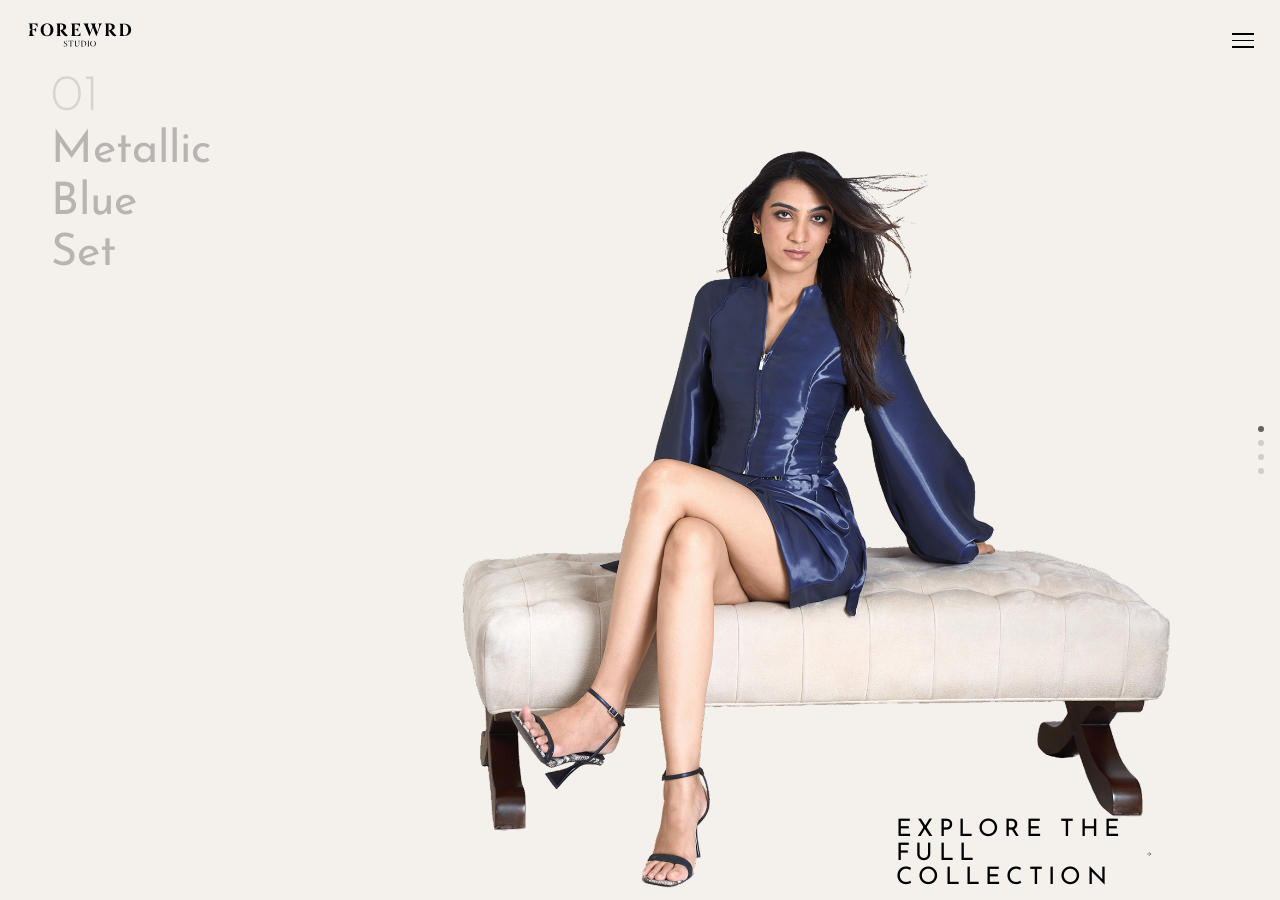
==== index.html @ f4622840 "Update index.html" ====
<!DOCTYPE html>
<html lang="en">
<head>
  <meta charset="UTF-8">
  <meta name="viewport" content="width=device-width, initial-scale=1.0, maximum-scale=1.0, user-scalable=no">
  <title>FOREWRD STUDIO</title>
  <link href="https://fonts.googleapis.com/css2?family=Josefin+Sans:ital,wght@0,300;0,400;0,500;0,600;0,700;1,300;1,400&display=swap" rel="stylesheet">
  <style>
    :root { --parchment: #F4F1ED; --black: #000; --font: 'Josefin Sans', sans-serif; }
    *, *::before, *::after { box-sizing: border-box; margin: 0; padding: 0; }
    html, body { height: 100%; overflow: hidden; }
    html { height: 100dvh; }
    body { font-family: var(--font); background: var(--parchment); color: var(--black); height: 100dvh; }
    a { color: inherit; text-decoration: none; }
    button { font-family: inherit; cursor: pointer; border: none; background: none; }

    /* NAV */
    .nav {
      position: fixed; top: 0; left: 0; right: 0;
      height: 100px;
      z-index: 100;
      background: transparent;
      pointer-events: none;
    }
    .nav > * { pointer-events: all; }

    /* ⚙️ Logo */
    .nav__logo {
      position: absolute;
      left: 1vw;
      top: 1vh; top: 1dvh;
      display: flex; align-items: center;
    }
    .nav__logo img {
      width: 24.55vw;
      max-width: 120px;
      height: auto;
    }

    .nav__links { display: none; }

    /* Hamburger */
    .nav__ham {
      position: absolute;
      right: 20px;
      top: 3vh; top: 3dvh;
      display: flex; flex-direction: column; gap: 5px; padding: 6px; z-index: 101;
    }
    .nav__ham span { width: 22px; height: 1.5px; background: var(--black); transition: all 0.3s; }
    .nav__ham.open span:nth-child(1) { transform: rotate(45deg) translate(4.5px, 4.5px); }
    .nav__ham.open span:nth-child(2) { opacity: 0; }
    .nav__ham.open span:nth-child(3) { transform: rotate(-45deg) translate(4.5px, -4.5px); }

    /* Mobile menu */
    .nav__menu {
      position: fixed;
      top: 0; left: 0; right: 0; bottom: 0;
      background: var(--parchment);
      display: flex; flex-direction: column;
      align-items: center; justify-content: center;
      gap: 24px;
      opacity: 0; pointer-events: none;
      transition: opacity 0.3s;
      z-index: 99;
      overflow-y: auto;
      padding: 100px 20px;
    }
    .nav__menu.open { opacity: 1; pointer-events: all; }
    .nav__menu > a, .nav__menu-item {
      font-size: 1rem;
      letter-spacing: 0.2em;
      text-transform: uppercase;
      color: var(--black);
    }

    /* Dropdown */
    .nav__dropdown { position: relative; text-align: center; }
    .nav__dropdown-trigger {
      display: inline-flex; align-items: center; gap: 8px;
      font-size: 1rem; letter-spacing: 0.2em; text-transform: uppercase;
      font-family: inherit; cursor: pointer; background: none; border: none;
      color: var(--black);
    }
    .nav__dropdown-menu {
      display: none;
      flex-direction: column;
      gap: 16px;
      margin-top: 20px;
      padding: 16px 0;
    }
    .nav__dropdown.open .nav__dropdown-menu { display: flex; }
    .nav__dropdown-menu a, .nav__submenu-trigger {
      font-size: 0.85rem;
      letter-spacing: 0.15em;
      text-transform: uppercase;
      color: rgba(0,0,0,0.7);
      font-family: inherit; background: none; border: none; cursor: pointer;
      display: inline-flex; align-items: center; gap: 8px;
      justify-content: center;
    }
    .nav__submenu { position: relative; text-align: center; }
    .nav__submenu-menu {
      display: none;
      flex-direction: column;
      gap: 12px;
      margin-top: 14px;
      padding-left: 0;
    }
    .nav__submenu.open .nav__submenu-menu { display: flex; }
    .nav__submenu-menu a {
      font-size: 0.8rem;
      letter-spacing: 0.14em;
      text-transform: uppercase;
      color: rgba(0,0,0,0.55);
    }

    /* F animation in mobile menu */
    .nav__menu-f { margin-top: 30px; display: flex; justify-content: center; }
    .nav__menu-f img { width: 80px; height: auto; }

    /* STAGE */
    .stage {
      position: fixed;
      top: 0; left: 0; right: 0; bottom: 0;
      height: 100vh; height: 100dvh;
      overflow: hidden;
      background: var(--parchment);
    }

    /* LOOK */
    .look {
      position: absolute;
      top: 0; left: 0; right: 0; bottom: 0;
      pointer-events: none;
      opacity: 0;
    }
    .look.active { pointer-events: all; opacity: 1; }
    .look > * { position: absolute; }

    /* ============================================
       ⚙️ MANUAL ADJUST — Image A (all looks default)
       Formula: figma_X ÷ 3.93 = vw  |  figma_Y ÷ 8.52 = vh
       ============================================ */
    .look__img-a {
      height: 64.67vh; height: 64.67dvh;
      width: auto;
      left: 50vw;
      top: 11.38vh; top: 11.38dvh;
      z-index: 1;
      transition: transform 1.5s cubic-bezier(0.22, 1, 0.36, 1);
    }
    .look__img-a img { height: 100%; width: auto; display: block; }

    /* ⚙️ Image B (all looks default) */
    .look__img-b {
      height: 69.72vh; height: 69.72dvh;
      width: auto;
      left: -14vw;
      top: 32.87vh; top: 32.87dvh;
      z-index: 2;
      transition: transform 1.5s cubic-bezier(0.22, 1, 0.36, 1);
    }
    .look__img-b img { height: 100%; width: auto; display: block; }

    /* ⚙️ Heading */
    .look__heading {
      cursor: pointer;
      pointer-events: auto;
      left: 5.09vw;
      top: 40vh; top: 40dvh;
      z-index: 5;
      transition: transform 1.5s cubic-bezier(0.22, 1, 0.36, 1);
    }
    .look__number {
      font-size: 6vw;
      font-weight: 300;
      color: rgba(0,0,0,0.12);
      line-height: 1;
      margin-bottom: 2px;
    }
    .look__name {
      font-size: 5vw;
      font-weight: 400;
      color: rgba(0,0,0,0.25);
      line-height: 1.15;
    }

    /* ⚙️ Description */
    .look__desc {
      left: 48.6vw;
      top: 77.11vh; top: 77.11dvh;
      width: 47.58vw;
      z-index: 10;
      text-align: right;
      transition: transform 1.5s cubic-bezier(0.22, 1, 0.36, 1);
    }
    .look__desc-label {
      font-size: 4.07vw;
      font-weight: 300;
      color: rgba(0,0,0,0.35);
      margin-bottom: 6px;
    }
    .look__desc-text {
      font-size: 4.07vw;
      font-weight: 300;
      line-height: 1.55;
      color: rgba(0,0,0,0.35);
      text-align: right;
    }

    /* ============================================
       ⚙️⚙️⚙️ PER-LOOK OVERRIDES (MOBILE) ⚙️⚙️⚙️
       Change only what you want different per look
       ============================================ */

    /* --- LOOK 1 (Metallic Blue Set) --- */
    .look[data-look="0"] .look__img-b { left: 5vw; top: 32.87vh; top: 32.87dvh; height: 80vh; height: 80dvh; }
    .look[data-look="0"] .look__heading { left: 5.09vw; top: 10vh; top: 10dvh; }

    /* --- LOOK 2 (Denim Overdose) --- */
    .look[data-look="1"] .look__img-a { left: 50vw; top: 11.38vh; top: 11.38dvh; height: 64.67vh; height: 64.67dvh; }
    .look[data-look="1"] .look__img-b { left: -14vw; top: 32.87vh; top: 32.87dvh; height: 69.72vh; height: 69.72dvh; }
    .look[data-look="1"] .look__heading { left: 5.09vw; top: 10vh; top: 10dvh; }
    .look[data-look="1"] .look__desc { left: 48.6vw; top: 77.11vh; top: 77.11dvh; width: 47.58vw; }

    /* --- LOOK 3 (Bold One) --- */
    .look[data-look="2"] .look__img-a { left: 50vw; top: 11.38vh; top: 11.38dvh; height: 64.67vh; height: 64.67dvh; }
    .look[data-look="2"] .look__img-b { left: -14vw; top: 32.87vh; top: 32.87dvh; height: 69.72vh; height: 69.72dvh; }
    .look[data-look="2"] .look__heading { left: 5.09vw; top: 10vh; top: 10dvh; }
    .look[data-look="2"] .look__desc { left: 48.6vw; top: 77.11vh; top: 77.11dvh; width: 47.58vw; }

    /* --- LOOK 4 (All Black) --- */
    .look[data-look="3"] .look__img-a { left: 50vw; top: 11.38vh; top: 11.38dvh; height: 64.67vh; height: 64.67dvh; }
    .look[data-look="3"] .look__img-b { left: -14vw; top: 32.87vh; top: 32.87dvh; height: 69.72vh; height: 69.72dvh; }
    .look[data-look="3"] .look__heading { left: 5.09vw; top: 10vh; top: 10dvh; }
    .look[data-look="3"] .look__desc { left: 48.6vw; top: 77.11vh; top: 77.11dvh; width: 47.58vw; }

    /* CTA link at bottom */
    .scroll-hint {
      position: fixed;
      bottom: 8px;
      left: 70%; transform: translateX(-50%);
      display: flex; align-items: center; gap: 7px;
      font-size: 10px;
      letter-spacing: 0.18em;
      text-transform: uppercase;
      color: #000;
      z-index: 50;
      transition: opacity 0.4s;
    }
    .scroll-hint svg { width: 14px; height: 14px; stroke: #000; fill: none; stroke-width: 1.5; animation: nudgeRight 1.5s ease-in-out infinite; }
    @keyframes nudgeRight { 0%,100% { transform: translateX(0); } 50% { transform: translateX(4px); } }

    /* Look indicator dots */
    .look-dots {
      position: fixed;
      right: 16px;
      top: 50%;
      transform: translateY(-50%);
      display: flex;
      flex-direction: column;
      gap: 8px;
      z-index: 50;
    }
    .look-dots__dot {
      width: 6px;
      height: 6px;
      border-radius: 50%;
      background: rgba(0,0,0,0.15);
      transition: background 0.3s;
    }
    .look-dots__dot.active {
      background: rgba(0,0,0,0.6);
    }

    /* ANIMATION STATES */
    .look.active { opacity: 1; }
    .look.active .look__img-a,
    .look.active .look__img-b,
    .look.active .look__heading,
    .look.active .look__desc { transform: translateX(0); }

    .look.exit-left, .look.exit-right,
    .look.enter-left, .look.enter-right { opacity: 1; }

    .look.exit-left .look__heading,
    .look.exit-left .look__img-a,
    .look.exit-left .look__desc { transform: translateX(-110vw); }
    .look.exit-left .look__img-b { transform: translateX(110vw); }

    .look.enter-right .look__heading,
    .look.enter-right .look__img-a,
    .look.enter-right .look__desc { transform: translateX(110vw); }
    .look.enter-right .look__img-b { transform: translateX(-110vw); }

    .look.exit-right .look__heading,
    .look.exit-right .look__img-a,
    .look.exit-right .look__desc { transform: translateX(110vw); }
    .look.exit-right .look__img-b { transform: translateX(-110vw); }

    .look.enter-left .look__heading,
    .look.enter-left .look__img-a,
    .look.enter-left .look__desc { transform: translateX(-110vw); }
    .look.enter-left .look__img-b { transform: translateX(110vw); }

    .look.no-transition * { transition: none !important; }

    /* --- Dropdown chevron --- */
    .nav__dropdown-arrow {
      width: 7px; height: 7px;
      border-right: 1.5px solid currentColor;
      border-bottom: 1.5px solid currentColor;
      display: inline-block;
      transform: rotate(45deg);
      transform-origin: center;
      transition: transform 0.3s ease;
      margin-bottom: 3px;
      flex-shrink: 0;
    }
    .nav__dropdown.open > .nav__dropdown-trigger > .nav__dropdown-arrow { transform: rotate(-135deg); margin-bottom: 0; }
    .nav__submenu.open  > .nav__submenu-trigger  > .nav__dropdown-arrow { transform: rotate(-135deg); margin-bottom: 0; }

    /* --- Micro-interaction --- */
    .nav__menu a,
    .nav__dropdown-trigger,
    .nav__submenu-trigger,
    .nav__ham,
    .nav__dropdown-menu a,
    .nav__submenu-menu a {
      -webkit-tap-highlight-color: transparent;
      -webkit-touch-callout: none;
      transition: opacity 0.18s ease, transform 0.18s ease, letter-spacing 0.25s ease;
    }
    .nav__menu a:active,
    .nav__dropdown-trigger:active,
    .nav__submenu-trigger:active {
      opacity: 0.55;
      transform: scale(0.96);
    }
    @media (hover: hover) {
      .nav__menu a:hover,
      .nav__dropdown-trigger:hover,
      .nav__submenu-trigger:hover { letter-spacing: 0.26em; opacity: 0.7; }
      .nav__submenu-trigger:hover { letter-spacing: 0.2em; }
    }

    /* ============================================
       ⚙️ DESKTOP OVERRIDES (1024px and wider)
       Only affects laptop/desktop — phone layout untouched.

       The [data-look] on these selectors makes them beat the
       mobile per-look overrides above, so ONE value here moves
       ALL looks (2, 3, 4). Change these to move everything.
       Formula: figma_X ÷ 3.93 = vw  |  figma_Y ÷ 8.52 = vh
       ============================================ */
    @media (min-width: 1024px) {
      /* ALL LOOKS (applies to looks 2, 3, 4 — and look 1's Image A if it had one) */
      .look[data-look] .look__img-a  { left: 75vw; top: 8vh;  top: 8dvh;  height: 75vh; height: 75dvh; }
      .look[data-look] .look__img-b  { left: 30vw; top: 300vh; top: 30dvh; height: 72vh; height: 72dvh; }
      .look[data-look] .look__heading{ left: 5vw;  top: 12vh; top: 12dvh; }
      .look__number { font-size: 4vw; }
      .look__name   { font-size: 3.5vw; }
      .scroll-hint { font-size: 24px; bottom: 10px; left: 80%; letter-spacing: 0.22em; }

      /* ===== LOOK 1 ONLY (Metallic Blue Set — has just Image B, no Image A) ===== */
      .look[data-look="0"] .look__img-b  { left: 35vw; top: 15vh; top: 15dvh; height: 85vh; height: 85dvh; }
      .look[data-look="0"] .look__heading{ left: 4vw; top: 8vh;  top: 8dvh; }

      /* ===== Want to fine-tune ONE of the other looks on desktop? =====
         Uncomment a block below and edit it. It will override the "ALL LOOKS" values.

      .look[data-look="1"] .look__img-a  { left: 65vw; top: 8vh; top: 8dvh; height: 75vh; height: 75dvh; }
      .look[data-look="1"] .look__img-b  { left: 22vw; top: 20vh; top: 20dvh; height: 72vh; height: 72dvh; }
      .look[data-look="1"] .look__heading{ left: 5vw; top: 12vh; top: 12dvh; }

      .look[data-look="2"] .look__img-a  { left: 65vw; top: 8vh; top: 8dvh; height: 75vh; height: 75dvh; }
      .look[data-look="2"] .look__img-b  { left: 22vw; top: 20vh; top: 20dvh; height: 72vh; height: 72dvh; }
      .look[data-look="2"] .look__heading{ left: 5vw; top: 12vh; top: 12dvh; }

      .look[data-look="3"] .look__img-a  { left: 65vw; top: 8vh; top: 8dvh; height: 75vh; height: 75dvh; }
      .look[data-look="3"] .look__img-b  { left: 22vw; top: 20vh; top: 20dvh; height: 72vh; height: 72dvh; }
      .look[data-look="3"] .look__heading{ left: 5vw; top: 12vh; top: 12dvh; }
      */
    }
  </style>
  <link rel="stylesheet" href="css/logo.css?v=3">
</head>
<body>

  <!-- NAV -->
  <nav class="nav">
    <a href="index.html" class="nav__logo"><img src="assets/logo/Forewrd_Studio_black.svg" alt="FOREWRD"></a>
    <button class="nav__ham" id="ham"><span></span><span></span><span></span></button>
  </nav>

  <!-- Mobile menu -->
  <div class="nav__menu" id="mob">
    <div class="nav__dropdown" id="dropdown">
      <button class="nav__dropdown-trigger" onclick="toggleDropdown()">
        Collection
        <span class="nav__dropdown-arrow"></span>
      </button>
      <div class="nav__dropdown-menu">
        <a href="collection.html">The Opening Act — Issue: 001</a>
        <div class="nav__submenu" id="submenu">
          <button class="nav__submenu-trigger" onclick="toggleSubmenu(event)">
            Category
            <span class="nav__dropdown-arrow"></span>
          </button>
          <div class="nav__submenu-menu">
            <a href="collection.html#tops">Tops</a>
            <a href="collection.html#bottoms">Bottoms</a>
            <a href="collection.html#jackets">Jackets</a>
            <a href="collection.html#jewellery">Fine Jewellery</a>
            <a href="collection.html#accessories">Accessories</a>
          </div>
        </div>
      </div>
    </div>
    <a href="size-guide.html">Size Guide</a>
    <a href="story.html">Story</a>
    <a href="contact.html">Contact</a>
    <div class="nav__menu-f"><img src="assets/logo/f_animated.webp" alt="F"></div>
  </div>

  <!-- STAGE -->
  <div class="stage" id="stage">

    <!-- LOOK 1: Metallic Blue Set -->
    <div class="look active" data-look="0">
      <a class="look__heading" href="collection.html#look-1">
        <div class="look__number">01</div>
        <div class="look__name">Metallic<br>Blue<br>Set</div>
      </a>
      <div class="look__img-b"><img src="assets/looks/look-1-b.png" alt="Metallic Blue Set detail"></div>
    </div>

    <!-- LOOK 2: Denim Overdose -->
    <div class="look enter-right no-transition" data-look="1">
      <a class="look__heading" href="collection.html#look-2">
        <div class="look__number">02</div>
        <div class="look__name">Cropped Denim Jacket<br>& Denim Zipper Skirt</div>
      </a>
      <div class="look__img-a"><img src="assets/looks/look-2-a.png" alt="Denim Overdose"></div>
      <div class="look__img-b"><img src="assets/looks/look-2-b.png" alt="Denim Overdose detail"></div>
    </div>

    <!-- LOOK 3: Bold One -->
    <div class="look enter-right no-transition" data-look="2">
      <a class="look__heading" href="collection.html#look-6">
        <div class="look__number">03</div>
        <div class="look__name">Assymentrical Peplum<br>Corset &<br>Cherry Brown Jorts</div>
      </a>
      <div class="look__img-a"><img src="assets/looks/look-3-a.png" alt="Bold One"></div>
      <div class="look__img-b"><img src="assets/looks/look-3-b.png" alt="Bold One detail"></div>
    </div>

    <!-- LOOK 4: All Black -->
    <div class="look enter-right no-transition" data-look="3">
      <a class="look__heading" href="collection.html#look-7">
        <div class="look__number">04</div>
        <div class="look__name">Assymentrical Peplum<br>Corset &<br>Harem Pants</div>
      </a>
      <div class="look__img-a"><img src="assets/looks/look-4-a.png" alt="All Black"></div>
      <div class="look__img-b"><img src="assets/looks/look-4-b.png" alt="All Black detail"></div>
    </div>

  </div>

  <!-- Look indicator dots -->
  <div class="look-dots" id="lookDots">
    <span class="look-dots__dot active" data-idx="0"></span>
    <span class="look-dots__dot" data-idx="1"></span>
    <span class="look-dots__dot" data-idx="2"></span>
    <span class="look-dots__dot" data-idx="3"></span>
  </div>

  <!-- Collection CTA -->
  <a href="collection.html" class="scroll-hint" id="hint">
    <span>Explore the full collection</span>
    <svg viewBox="0 0 24 24" stroke-linecap="round" stroke-linejoin="round"><line x1="5" y1="12" x2="19" y2="12"/><polyline points="12 5 19 12 12 19"/></svg>
  </a>

  <script>
    /* NAV MENU */
    var ham = document.getElementById('ham'), mob = document.getElementById('mob');
    ham.addEventListener('click', function() {
      ham.classList.toggle('open');
      mob.classList.toggle('open');
    });
    mob.querySelectorAll('a').forEach(function(a) {
      a.addEventListener('click', function() {
        ham.classList.remove('open');
        mob.classList.remove('open');
      });
    });

    /* DROPDOWN */
    function toggleDropdown() {
      document.getElementById('dropdown').classList.toggle('open');
    }
    function toggleSubmenu(e) {
      e.stopPropagation();
      document.getElementById('submenu').classList.toggle('open');
    }

    /* SWIPER — vertical scroll triggers horizontal transition, loops back to 1 after 4.
       No wait-lock: you can keep swiping and it advances immediately. */
    var looks = document.querySelectorAll('.look');
    var dots = document.querySelectorAll('.look-dots__dot');
    var current = 0;
    var total = looks.length;

    function goTo(next) {
      if (next >= total) next = 0;
      if (next < 0) next = total - 1;
      if (next === current) return;

      var goingForward;
      if (current === total - 1 && next === 0) goingForward = true;
      else if (current === 0 && next === total - 1) goingForward = false;
      else goingForward = next > current;

      var cur = looks[current];
      var nxt = looks[next];

      cur.classList.remove('active');
      cur.classList.add(goingForward ? 'exit-left' : 'exit-right');

      nxt.classList.add('no-transition');
      nxt.classList.remove('enter-right', 'enter-left', 'exit-left', 'exit-right', 'active');
      nxt.classList.add(goingForward ? 'enter-right' : 'enter-left');

      nxt.offsetHeight;

      nxt.classList.remove('no-transition');
      nxt.classList.remove('enter-right', 'enter-left');
      nxt.classList.add('active');

      dots.forEach(function(d, i) { d.classList.toggle('active', i === next); });

      current = next;

      /* Clean up the just-exited slide after its transition, without blocking input */
      (function(exited){
        setTimeout(function() {
          if (!exited.classList.contains('active')) exited.classList.remove('exit-left', 'exit-right');
        }, 1550);
      })(cur);
    }

    /* VERTICAL SCROLL → triggers horizontal transition.
       Small cooldown so one scroll gesture advances exactly one look,
       but you never have to wait for the animation to finish. */
    var wheelTimer, wheelReady = true, wheelAccum = 0;
    window.addEventListener('wheel', function(e) {
      e.preventDefault();
      wheelAccum += e.deltaY;
      if (wheelReady && Math.abs(wheelAccum) > 40) {
        goTo(current + (wheelAccum > 0 ? 1 : -1));
        wheelAccum = 0;
        wheelReady = false;
        /* Desktop wheel is very sensitive, so use a longer cooldown there.
           Phone (touch) keeps the snappier 260ms.
           ⚙️ To change desktop scroll speed, edit the 980 below (bigger = slower). */
        var cooldown = window.innerWidth >= 1024 ? 980 : 260;
        setTimeout(function(){ wheelReady = true; }, cooldown);
      }
      clearTimeout(wheelTimer);
      wheelTimer = setTimeout(function() { wheelAccum = 0; }, 150);
    }, { passive: false });

    /* TOUCH — vertical swipe */
    var touchStartY = 0, touchDiffY = 0;
    var stage = document.getElementById('stage');

    stage.addEventListener('touchstart', function(e) {
      touchStartY = e.touches[0].clientY;
      touchDiffY = 0;
    }, { passive: true });

    stage.addEventListener('touchmove', function(e) {
      touchDiffY = touchStartY - e.touches[0].clientY;
      e.preventDefault();
    }, { passive: false });

    stage.addEventListener('touchend', function() {
      if (Math.abs(touchDiffY) > 50) {
        if (touchDiffY > 0) goTo(current + 1);
        else goTo(current - 1);
      }
      touchDiffY = 0;
    }, { passive: true });

    /* KEYBOARD */
    document.addEventListener('keydown', function(e) {
      if (e.key === 'ArrowDown' || e.key === 'PageDown') goTo(current + 1);
      if (e.key === 'ArrowUp' || e.key === 'PageUp') goTo(current - 1);
    });

    /* Click dots to jump */
    dots.forEach(function(d) {
      d.addEventListener('click', function() { goTo(parseInt(d.dataset.idx)); });
    });
  </script>
</body>
</html>
---- css/logo.css ----
/* ============================================================
   FOREWRD — LOGO CONTROL
   ------------------------------------------------------------
   The ONLY file you need to edit to move or resize the logo.
   Works identically on all 5 pages.

   The logo is positioned independently of everything else,
   so moving it can never disturb the hamburger or the menu.
   ============================================================ */

:root {
  /* SIZE — set the HEIGHT only.
     Width adjusts itself so the logo can never look squashed. */
  --logo-height: 130px;

  /* POSITION — measured from the top-left corner of the screen */
  --logo-x: -1px;   /* bigger = further RIGHT */
  --logo-y: -22px;   /* bigger = further DOWN  */

  /* Nav bar height (the parchment strip behind the menu).
     If the logo starts overflowing the strip, raise this. */
  --nav-height: 60px;

  /* Distance of the hamburger / desktop links from the RIGHT edge.
     Completely independent of the logo. */
  --nav-edge: 24px;
}


/* ------------------------------------------------------------
   WIRING — no need to edit below this line.
   ------------------------------------------------------------ */

/* The logo is pinned to the viewport, so --logo-x / --logo-y
   move it freely and nothing else on the page reacts. */
.nav__logo {
  position: fixed;
  left: var(--logo-x);
  top: var(--logo-y);
  display: flex;
  align-items: center;
  z-index: 1000;
  margin: 0;
  padding: 0;
}

/* Height drives the size; width:auto preserves proportions.
   max-width:none clears an old cap that squashed the logo. */
.nav__logo img {
  height: var(--logo-height);
  width: auto;
  max-width: none;
  display: block;
}

/* The logo no longer takes part in the nav's layout, so the
   remaining items (desktop links / hamburger) are pushed right
   using their own spacing value. */
.nav {
  height: var(--nav-height);
  justify-content: flex-end;
  padding-left: var(--nav-edge);
  padding-right: var(--nav-edge);
}


/* ------------------------------------------------------------
   DESKTOP — bigger logo (1024px and wider). Phone size unchanged.
   Change 55px to taste.
   ------------------------------------------------------------ */
@media (min-width: 1024px) {
  :root {
    --logo-height: 160px;   /* size */
    --logo-x: -2px;        /* from left edge */
    --logo-y: -45px;        /* from top edge */
  }
}
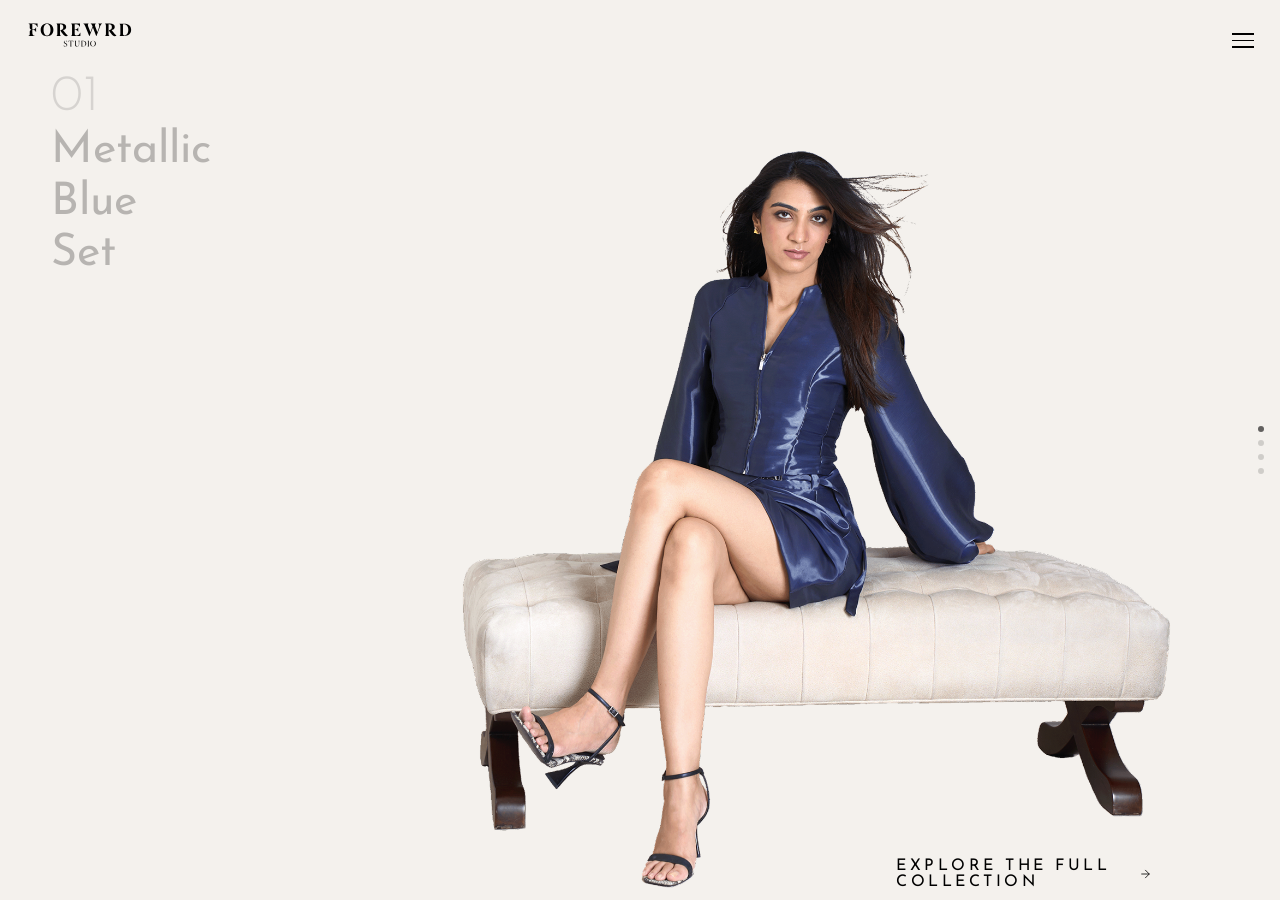
==== commit ca56618b: "Update index.html" ====
--- a/index.html
+++ b/index.html
@@ -360,7 +360,8 @@
       .look[data-look] .look__heading{ left: 5vw;  top: 12vh; top: 12dvh; }
       .look__number { font-size: 4vw; }
       .look__name   { font-size: 3.5vw; }
-      .scroll-hint { font-size: 24px; bottom: 10px; left: 80%; letter-spacing: 0.22em; }
+      .scroll-hint { font-size: 16px; bottom: 10px; left: 80%; letter-spacing: 0.22em; }
+      .scroll-hint svg { width: 20px; height: 20px; }
 
       /* ===== LOOK 1 ONLY (Metallic Blue Set — has just Image B, no Image A) ===== */
       .look[data-look="0"] .look__img-b  { left: 35vw; top: 15vh; top: 15dvh; height: 85vh; height: 85dvh; }
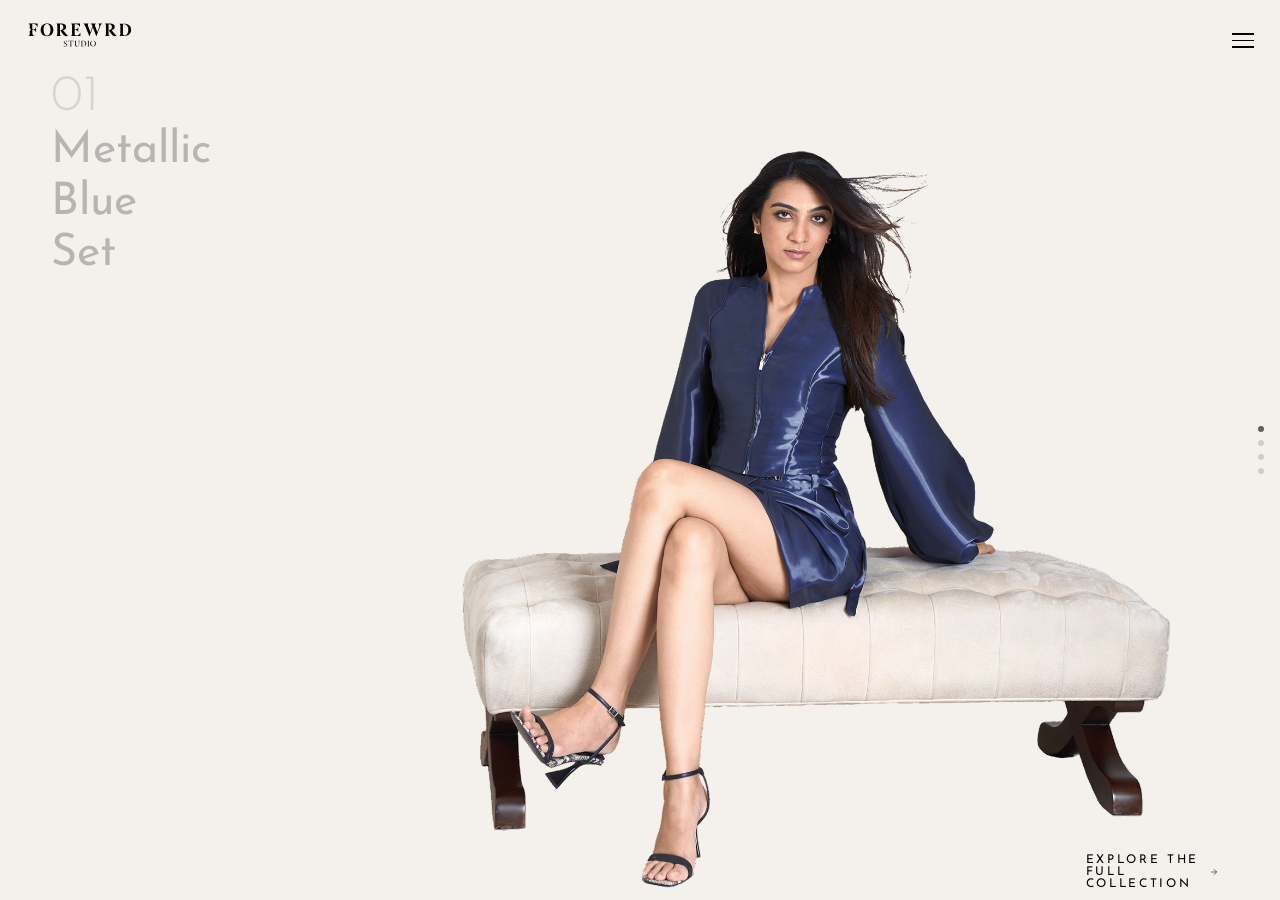
==== commit 65a9ab3d: "Update index.html" ====
--- a/index.html
+++ b/index.html
@@ -360,7 +360,7 @@
       .look[data-look] .look__heading{ left: 5vw;  top: 12vh; top: 12dvh; }
       .look__number { font-size: 4vw; }
       .look__name   { font-size: 3.5vw; }
-      .scroll-hint { font-size: 16px; bottom: 10px; left: 80%; letter-spacing: 0.22em; }
+      .scroll-hint { font-size: 12px; bottom: 10px; left: 90%; letter-spacing: 0.22em; }
       .scroll-hint svg { width: 20px; height: 20px; }
 
       /* ===== LOOK 1 ONLY (Metallic Blue Set — has just Image B, no Image A) ===== */
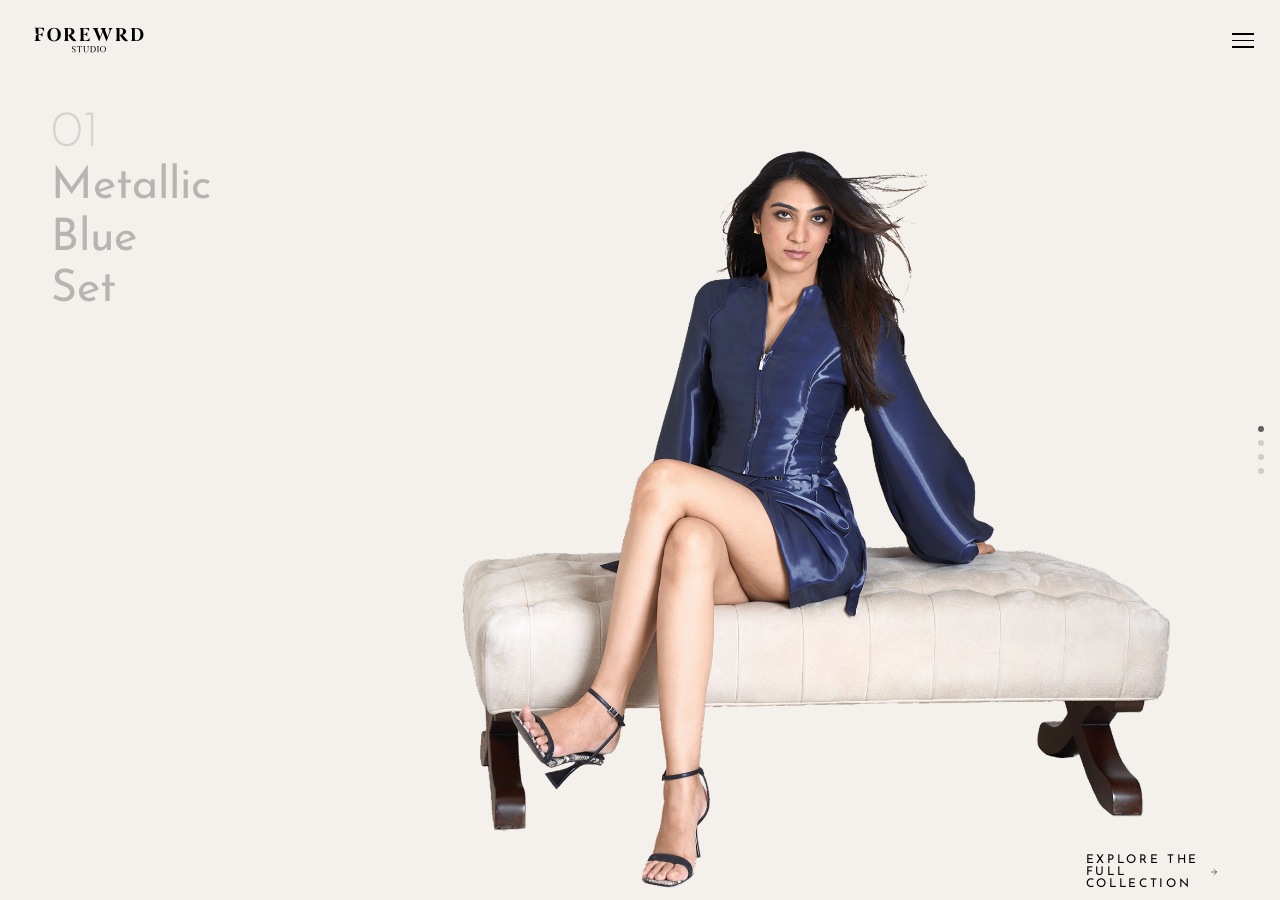
==== commit 634e847e: "Update index.html" ====
--- a/index.html
+++ b/index.html
@@ -365,7 +365,7 @@
 
       /* ===== LOOK 1 ONLY (Metallic Blue Set — has just Image B, no Image A) ===== */
       .look[data-look="0"] .look__img-b  { left: 35vw; top: 15vh; top: 15dvh; height: 85vh; height: 85dvh; }
-      .look[data-look="0"] .look__heading{ left: 4vw; top: 8vh;  top: 8dvh; }
+      .look[data-look="0"] .look__heading{ left: 4vw; top: 12vh;  top: 12dvh; }
 
       /* ===== Want to fine-tune ONE of the other looks on desktop? =====
          Uncomment a block below and edit it. It will override the "ALL LOOKS" values.
--- a/css/logo.css
+++ b/css/logo.css
@@ -70,8 +70,8 @@
    ------------------------------------------------------------ */
 @media (min-width: 1024px) {
   :root {
-    --logo-height: 160px;   /* size */
-    --logo-x: -2px;        /* from left edge */
+    --logo-height: 170px;   /* size */
+    --logo-x: 2px;        /* from left edge */
     --logo-y: -45px;        /* from top edge */
   }
 }
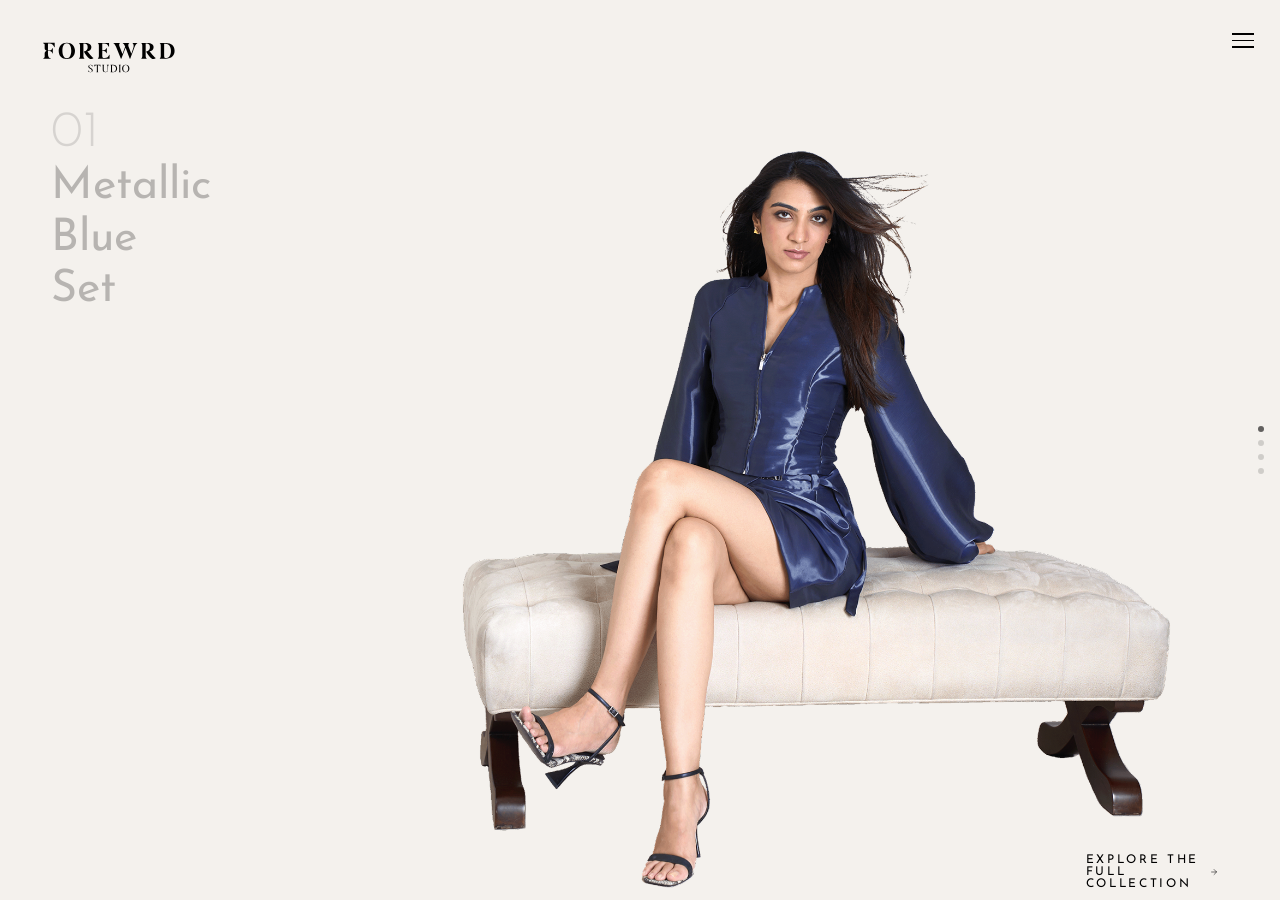
==== commit 45fe8ef2: "Update index.html" ====
--- a/index.html
+++ b/index.html
@@ -362,6 +362,8 @@
       .look__name   { font-size: 3.5vw; }
       .scroll-hint { font-size: 12px; bottom: 10px; left: 90%; letter-spacing: 0.22em; }
       .scroll-hint svg { width: 20px; height: 20px; }
+      .nav__logo img { height: 205px !important; width: auto !important; }
+      .nav__logo { left: 4px !important; top: -45px !important; }
 
       /* ===== LOOK 1 ONLY (Metallic Blue Set — has just Image B, no Image A) ===== */
       .look[data-look="0"] .look__img-b  { left: 35vw; top: 15vh; top: 15dvh; height: 85vh; height: 85dvh; }
--- a/css/logo.css
+++ b/css/logo.css
@@ -70,8 +70,8 @@
    ------------------------------------------------------------ */
 @media (min-width: 1024px) {
   :root {
-    --logo-height: 170px;   /* size */
-    --logo-x: 2px;        /* from left edge */
-    --logo-y: -45px;        /* from top edge */
+    --logo-height: 150px;   /* size */
+    --logo-x: 4px;        /* from left edge */
+    --logo-y: -30px;        /* from top edge */
   }
 }
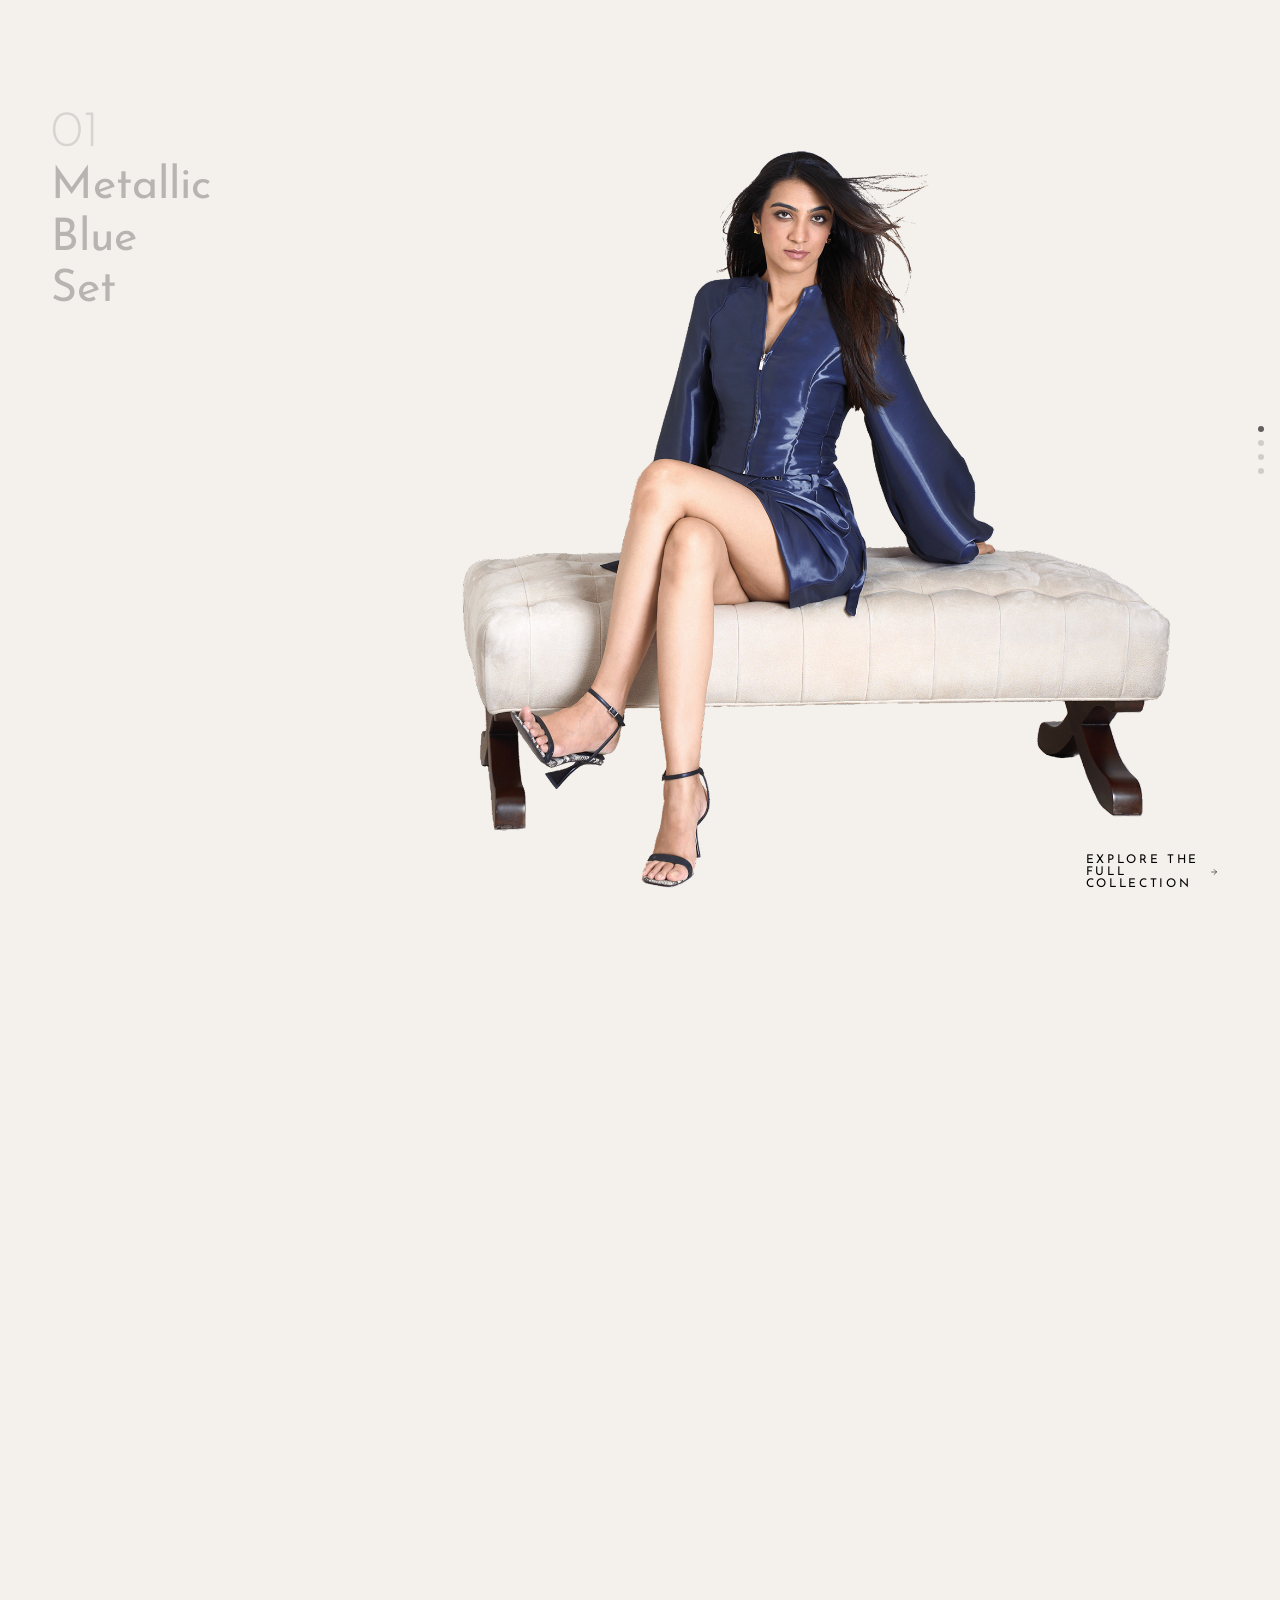
==== commit d0d5a3a7: "Add files via upload" ====
--- a/index.html
+++ b/index.html
@@ -387,43 +387,44 @@
     }
   </style>
   <link rel="stylesheet" href="css/logo.css?v=3">
+  <link rel="stylesheet" href="css/forewrd-nav.css?v=1">
 </head>
 <body>
 
   <!-- NAV -->
-  <nav class="nav">
-    <a href="index.html" class="nav__logo"><img src="assets/logo/Forewrd_Studio_black.svg" alt="FOREWRD"></a>
-    <button class="nav__ham" id="ham"><span></span><span></span><span></span></button>
+  <nav class="fnav fnav--min">
+    <a href="index.html" class="fnav__logo"><img src="assets/logo/Forewrd_Studio_black.svg" alt="FOREWRD"></a>
+    <div class="fnav__right">
+      <div class="fnav__search" id="fnavSearch">
+        <input type="text" class="fnav__search-input" id="fnavSearchInput" placeholder="Search pieces…" autocomplete="off" aria-label="Search">
+        <button class="fnav__search-btn" id="fnavSearchBtn" type="button" aria-label="Search">
+          <svg viewBox="0 0 24 24" fill="none" stroke="currentColor" stroke-width="1.6"><circle cx="11" cy="11" r="7"></circle><line x1="16.5" y1="16.5" x2="21" y2="21" stroke-linecap="round"></line></svg>
+        </button>
+        <div class="fnav__search-results" id="fnavSearchResults"></div>
+      </div>
+      <ul class="fnav__links">
+        <li><a href="index.html">Home</a></li>
+        <li class="fnav__dd" id="ddCat"><button class="fnav__dd-trigger" type="button">Category <i class="fnav__arrow"></i></button><div class="fnav__dd-menu" id="ddCatMenu"></div></li>
+        <li class="fnav__dd" id="ddColl"><button class="fnav__dd-trigger" type="button">Collection <i class="fnav__arrow"></i></button><div class="fnav__dd-menu" id="ddCollMenu"></div></li>
+        <li><a href="size-guide.html">Size Guide</a></li>
+        <li><a href="story.html">Story</a></li>
+        <li><a href="contact.html">Contact</a></li>
+      </ul>
+      <button class="fnav__ham" id="fnavHam" type="button" aria-label="Menu"><span></span><span></span><span></span></button>
+    </div>
   </nav>
-
-  <!-- Mobile menu -->
-  <div class="nav__menu" id="mob">
-    <div class="nav__dropdown" id="dropdown">
-      <button class="nav__dropdown-trigger" onclick="toggleDropdown()">
-        Collection
-        <span class="nav__dropdown-arrow"></span>
-      </button>
-      <div class="nav__dropdown-menu">
-        <a href="collection.html">The Opening Act — Issue: 001</a>
-        <div class="nav__submenu" id="submenu">
-          <button class="nav__submenu-trigger" onclick="toggleSubmenu(event)">
-            Category
-            <span class="nav__dropdown-arrow"></span>
-          </button>
-          <div class="nav__submenu-menu">
-            <a href="collection.html#tops">Tops</a>
-            <a href="collection.html#bottoms">Bottoms</a>
-            <a href="collection.html#jackets">Jackets</a>
-            <a href="collection.html#jewellery">Fine Jewellery</a>
-            <a href="collection.html#accessories">Accessories</a>
-          </div>
-        </div>
-      </div>
+  <div class="fnav__mobile" id="fnavMobile">
+    <div class="fnav__msearch">
+      <input type="text" class="fnav__msearch-input" id="fnavSearchInputM" placeholder="Search pieces…" autocomplete="off" aria-label="Search">
+      <div class="fnav__search-results" id="fnavSearchResultsM"></div>
     </div>
+    <a href="index.html">Home</a>
+    <div class="fnav__mdd" id="mddCat"><button class="fnav__mdd-trigger" type="button">Category <i class="fnav__arrow"></i></button><div class="fnav__mdd-menu" id="mddCatMenu"></div></div>
+    <div class="fnav__mdd" id="mddColl"><button class="fnav__mdd-trigger" type="button">Collection <i class="fnav__arrow"></i></button><div class="fnav__mdd-menu" id="mddCollMenu"></div></div>
     <a href="size-guide.html">Size Guide</a>
     <a href="story.html">Story</a>
     <a href="contact.html">Contact</a>
-    <div class="nav__menu-f"><img src="assets/logo/f_animated.webp" alt="F"></div>
+    <div class="fnav__mobile-f"><img src="assets/logo/f_animated.webp" alt="F"></div>
   </div>
 
   <!-- STAGE -->
@@ -452,7 +453,7 @@
     <div class="look enter-right no-transition" data-look="2">
       <a class="look__heading" href="collection.html#look-6">
         <div class="look__number">03</div>
-        <div class="look__name">Assymentrical Peplum<br>Corset &<br>Cherry Brown Jorts</div>
+        <div class="look__name">Asymmetrical Peplum<br>Corset &<br>Cherry Brown Jorts</div>
       </a>
       <div class="look__img-a"><img src="assets/looks/look-3-a.png" alt="Bold One"></div>
       <div class="look__img-b"><img src="assets/looks/look-3-b.png" alt="Bold One detail"></div>
@@ -462,7 +463,7 @@
     <div class="look enter-right no-transition" data-look="3">
       <a class="look__heading" href="collection.html#look-7">
         <div class="look__number">04</div>
-        <div class="look__name">Assymentrical Peplum<br>Corset &<br>Harem Pants</div>
+        <div class="look__name">Asymmetrical Peplum<br>Corset &<br>Harem Pants</div>
       </a>
       <div class="look__img-a"><img src="assets/looks/look-4-a.png" alt="All Black"></div>
       <div class="look__img-b"><img src="assets/looks/look-4-b.png" alt="All Black detail"></div>
@@ -485,27 +486,7 @@
   </a>
 
   <script>
-    /* NAV MENU */
-    var ham = document.getElementById('ham'), mob = document.getElementById('mob');
-    ham.addEventListener('click', function() {
-      ham.classList.toggle('open');
-      mob.classList.toggle('open');
-    });
-    mob.querySelectorAll('a').forEach(function(a) {
-      a.addEventListener('click', function() {
-        ham.classList.remove('open');
-        mob.classList.remove('open');
-      });
-    });
-
-    /* DROPDOWN */
-    function toggleDropdown() {
-      document.getElementById('dropdown').classList.toggle('open');
-    }
-    function toggleSubmenu(e) {
-      e.stopPropagation();
-      document.getElementById('submenu').classList.toggle('open');
-    }
+
 
     /* SWIPER — vertical scroll triggers horizontal transition, loops back to 1 after 4.
        No wait-lock: you can keep swiping and it advances immediately. */
@@ -606,5 +587,6 @@
       d.addEventListener('click', function() { goTo(parseInt(d.dataset.idx)); });
     });
   </script>
+  <script src="js/forewrd-nav.js?v=1"></script>
 </body>
 </html>
--- a/css/logo.css
+++ b/css/logo.css
@@ -72,6 +72,6 @@
   :root {
     --logo-height: 150px;   /* size */
     --logo-x: 4px;        /* from left edge */
-    --logo-y: -30px;        /* from top edge */
+    --logo-y: -43px;        /* from top edge */
   }
 }
